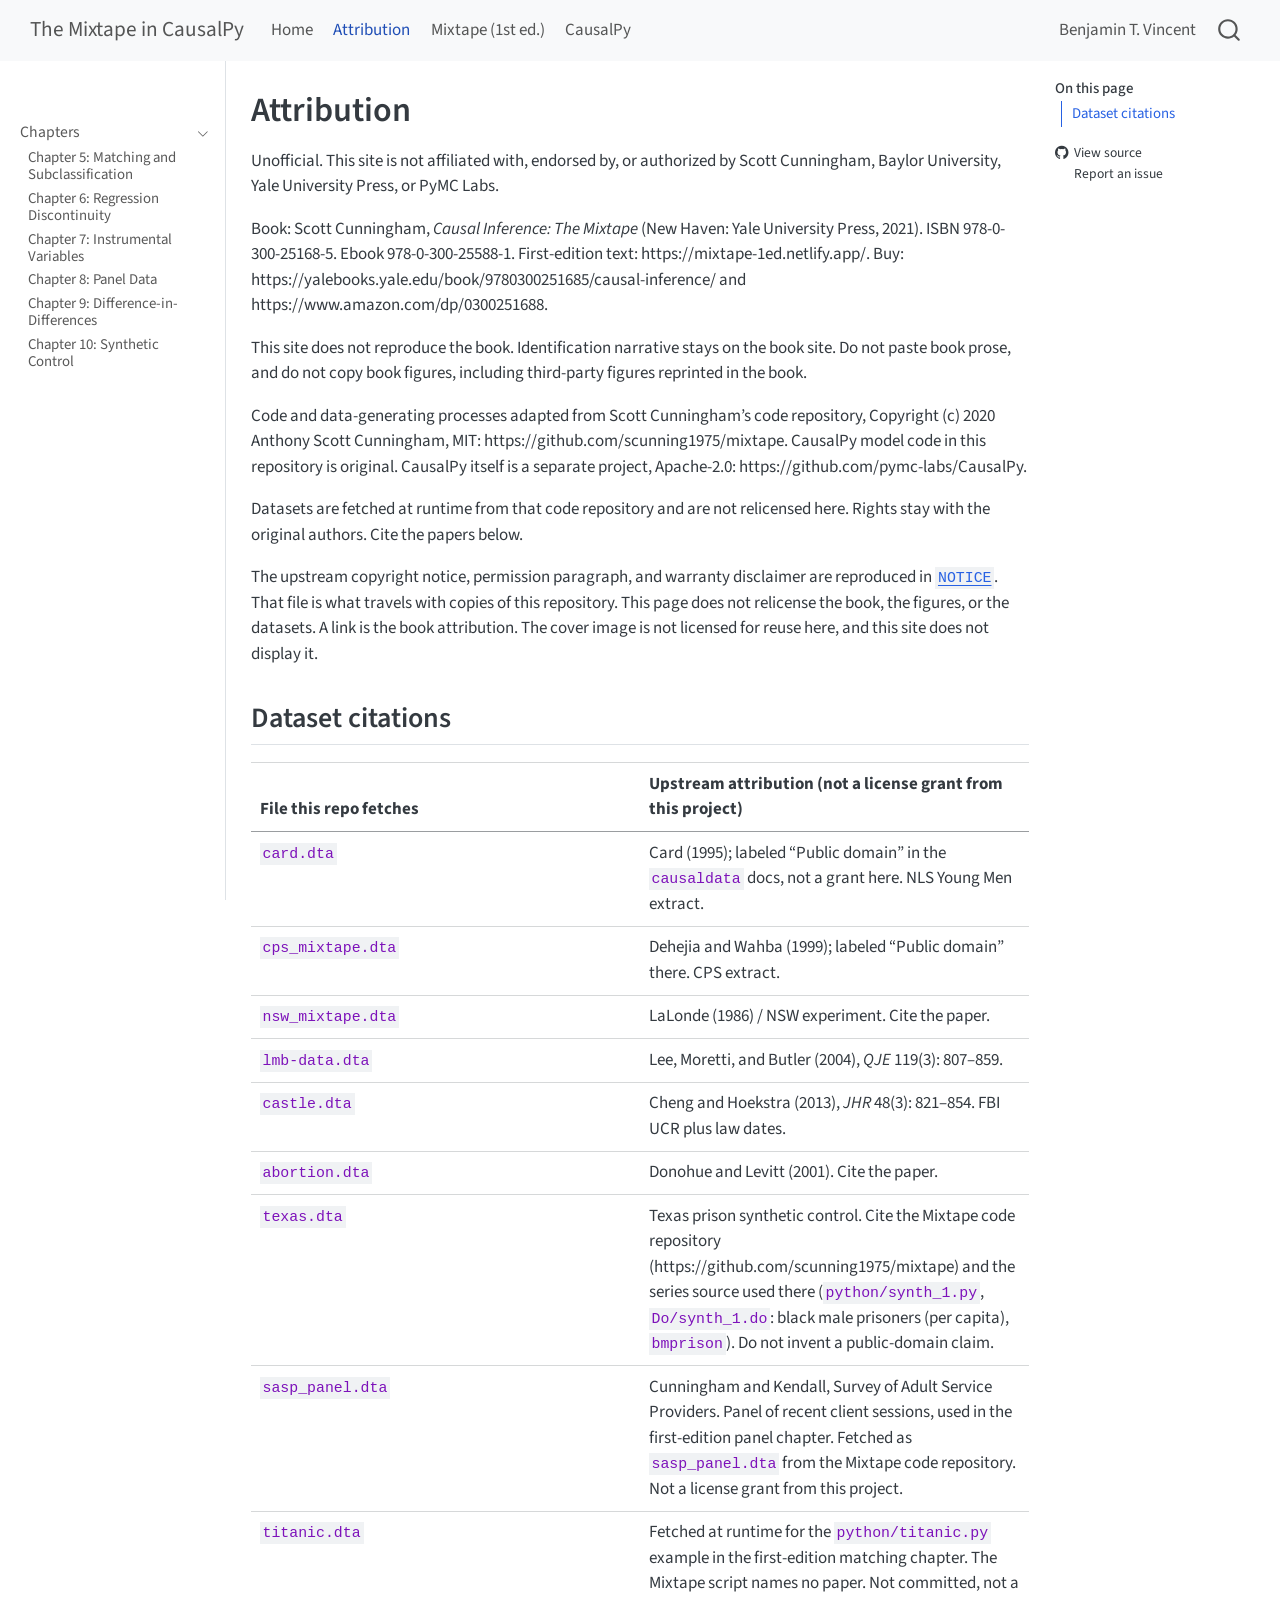
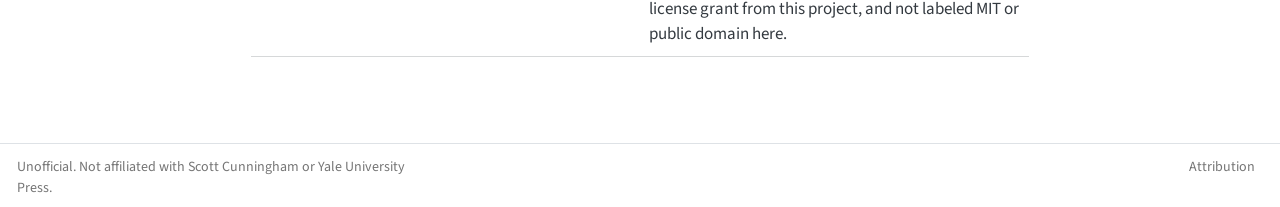
==== attribution.html @ f2ea405e "Built site for gh-pages" ====
<!DOCTYPE html>
<html xmlns="http://www.w3.org/1999/xhtml" lang="en" xml:lang="en"><head>

<meta charset="utf-8">
<meta name="generator" content="quarto-1.10.19">

<meta name="viewport" content="width=device-width, initial-scale=1.0, user-scalable=yes">


<title>Attribution – The Mixtape in CausalPy</title>
<style>
/* Default styles provided by pandoc.
** See https://pandoc.org/MANUAL.html#variables-for-html for config info.
*/
span.smallcaps{font-variant: small-caps;}
div.columns{display: flex; gap: 1.5em;}
div.column{flex: auto;}
@media screen {
div.columns{gap: min(4vw, 1.5em);}
div.column{overflow-x: auto;}
}
div.hanging-indent{margin-left: 1.5em; text-indent: -1.5em;}
ul.task-list{list-style: none;}
ul.task-list li input[type="checkbox"] {
  width: 0.8em;
  margin: 0 0.8em 0.2em -1em; /* quarto-specific, see https://github.com/quarto-dev/quarto-cli/issues/4556 */ 
  vertical-align: middle;
}
</style>


<script src="site_libs/quarto-nav/quarto-nav.js"></script>
<script src="site_libs/quarto-nav/headroom.min.js"></script>
<script src="site_libs/clipboard/clipboard.min.js"></script>
<script src="site_libs/quarto-search/autocomplete.umd.js"></script>
<script src="site_libs/quarto-search/fuse.min.js"></script>
<script src="site_libs/quarto-search/quarto-search.js"></script>
<meta name="quarto:offset" content="./">
<script src="site_libs/quarto-html/quarto.js" type="module"></script>
<script src="site_libs/quarto-html/tabsets/tabsets.js" type="module"></script>
<script src="site_libs/quarto-html/popper.min.js"></script>
<script src="site_libs/quarto-html/tippy.umd.min.js"></script>
<script src="site_libs/quarto-html/anchor.min.js"></script>
<link href="site_libs/quarto-html/tippy.css" rel="stylesheet">
<link href="site_libs/quarto-html/quarto-syntax-highlighting-bf27225e3a48a9273f3daa8f8e829971.css" rel="stylesheet" id="quarto-text-highlighting-styles">
<script src="site_libs/bootstrap/bootstrap.min.js"></script>
<link href="site_libs/bootstrap/bootstrap-icons.css" rel="stylesheet">
<link href="site_libs/bootstrap/bootstrap-59a22c8f22ecbb293c221a666528f4e0.min.css" rel="stylesheet" append-hash="true" id="quarto-bootstrap" data-mode="light">
<script id="quarto-search-options" type="application/json">{
  "location": "navbar",
  "copy-button": false,
  "collapse-after": 3,
  "panel-placement": "end",
  "type": "overlay",
  "limit": 50,
  "keyboard-shortcut": [
    "f",
    "/",
    "s"
  ],
  "show-item-context": false,
  "language": {
    "search-no-results-text": "No results",
    "search-matching-documents-text": "matching documents",
    "search-copy-link-title": "Copy link to search",
    "search-hide-matches-text": "Hide additional matches",
    "search-more-match-text": "more match in this document",
    "search-more-matches-text": "more matches in this document",
    "search-clear-button-title": "Clear",
    "search-text-placeholder": "",
    "search-detached-cancel-button-title": "Cancel",
    "search-submit-button-title": "Submit",
    "search-label": "Search"
  }
}</script>


<meta property="og:title" content="Attribution – The Mixtape in CausalPy">
<meta property="og:description" content="Unofficial CausalPy translations of the code examples from Scott Cunningham, Causal Inference: The Mixtape (Yale University Press, 2021). Not affiliated with the author or the publisher.">
<meta property="og:site_name" content="The Mixtape in CausalPy">
<meta name="twitter:title" content="Attribution – The Mixtape in CausalPy">
<meta name="twitter:description" content="Unofficial CausalPy translations of the code examples from Scott Cunningham, Causal Inference: The Mixtape (Yale University Press, 2021). Not affiliated with the author or the publisher.">
<meta name="twitter:card" content="summary">
</head>

<body class="nav-sidebar docked nav-fixed quarto-light">

<div id="quarto-search-results"></div>
  <header id="quarto-header" class="headroom fixed-top">
    <nav class="navbar navbar-expand-lg " data-bs-theme="dark">
      <div class="navbar-container container-fluid">
      <div class="navbar-brand-container mx-auto">
    <a class="navbar-brand" href="./index.html">
    <span class="navbar-title">The Mixtape in CausalPy</span>
    </a>
  </div>
            <div id="quarto-search" class="" title="Search"></div>
          <button class="navbar-toggler" type="button" data-bs-toggle="collapse" data-bs-target="#navbarCollapse" aria-controls="navbarCollapse" role="menu" aria-expanded="false" aria-label="Toggle navigation" onclick="if (window.quartoToggleHeadroom) { window.quartoToggleHeadroom(); }">
  <span class="navbar-toggler-icon"></span>
</button>
          <div class="collapse navbar-collapse" id="navbarCollapse">
            <ul class="navbar-nav navbar-nav-scroll me-auto">
  <li class="nav-item">
    <a class="nav-link" href="./index.html"> 
<span class="menu-text">Home</span></a>
  </li>  
  <li class="nav-item">
    <a class="nav-link active" href="./attribution.html" aria-current="page"> 
<span class="menu-text">Attribution</span></a>
  </li>  
  <li class="nav-item">
    <a class="nav-link" href="https://mixtape-1ed.netlify.app/"> 
<span class="menu-text">Mixtape (1st ed.)</span></a>
  </li>  
  <li class="nav-item">
    <a class="nav-link" href="https://causalpy.readthedocs.io"> 
<span class="menu-text">CausalPy</span></a>
  </li>  
</ul>
            <ul class="navbar-nav navbar-nav-scroll ms-auto">
  <li class="nav-item">
    <a class="nav-link" href="https://drbenvincent.github.io/"> 
<span class="menu-text">Benjamin T. Vincent</span></a>
  </li>  
</ul>
          </div> <!-- /navcollapse -->
            <div class="quarto-navbar-tools">
</div>
      </div> <!-- /container-fluid -->
    </nav>
  <nav class="quarto-secondary-nav">
    <div class="container-fluid d-flex">
      <button type="button" class="quarto-btn-toggle btn" data-bs-toggle="collapse" role="button" data-bs-target=".quarto-sidebar-collapse-item" aria-controls="quarto-sidebar" aria-expanded="false" aria-label="Toggle sidebar navigation" onclick="if (window.quartoToggleHeadroom) { window.quartoToggleHeadroom(); }">
        <i class="bi bi-layout-text-sidebar-reverse"></i>
      </button>
        <nav class="quarto-page-breadcrumbs" aria-label="breadcrumb"><ol class="breadcrumb"><li class="breadcrumb-item">Attribution</li></ol></nav>
        <a class="flex-grow-1" role="navigation" data-bs-toggle="collapse" data-bs-target=".quarto-sidebar-collapse-item" aria-controls="quarto-sidebar" aria-expanded="false" aria-label="Toggle sidebar navigation" onclick="if (window.quartoToggleHeadroom) { window.quartoToggleHeadroom(); }">      
        </a>
      <button type="button" class="btn quarto-search-button" aria-label="Search" onclick="window.quartoOpenSearch();">
        <i class="bi bi-search"></i>
      </button>
    </div>
  </nav>
</header>
<!-- content -->
<div id="quarto-content" class="quarto-container page-columns page-rows-contents page-layout-article page-navbar">
<!-- sidebar -->
  <nav id="quarto-sidebar" class="sidebar collapse collapse-horizontal quarto-sidebar-collapse-item sidebar-navigation docked overflow-auto">
        <div class="mt-2 flex-shrink-0 align-items-center">
        <div class="sidebar-search">
        <div id="quarto-search" class="" title="Search"></div>
        </div>
        </div>
    <div class="sidebar-menu-container"> 
    <ul class="list-unstyled mt-1">
        <li class="sidebar-item sidebar-item-section">
      <div class="sidebar-item-container"> 
            <a class="sidebar-item-text sidebar-link text-start" data-bs-toggle="collapse" data-bs-target="#quarto-sidebar-section-1" role="navigation" aria-expanded="true">
 <span class="menu-text">Chapters</span></a>
          <a class="sidebar-item-toggle text-start" data-bs-toggle="collapse" data-bs-target="#quarto-sidebar-section-1" role="navigation" aria-expanded="true" aria-label="Toggle section">
            <i class="bi bi-chevron-right ms-2"></i>
          </a> 
      </div>
      <ul id="quarto-sidebar-section-1" class="collapse list-unstyled sidebar-section depth1 show">  
          <li class="sidebar-item">
  <div class="sidebar-item-container"> 
  <a href="./notebooks/05_matching.html" class="sidebar-item-text sidebar-link">
 <span class="menu-text">Chapter 5: Matching and Subclassification</span></a>
  </div>
</li>
          <li class="sidebar-item">
  <div class="sidebar-item-container"> 
  <a href="./notebooks/06_regression_discontinuity.html" class="sidebar-item-text sidebar-link">
 <span class="menu-text">Chapter 6: Regression Discontinuity</span></a>
  </div>
</li>
          <li class="sidebar-item">
  <div class="sidebar-item-container"> 
  <a href="./notebooks/07_instrumental_variables.html" class="sidebar-item-text sidebar-link">
 <span class="menu-text">Chapter 7: Instrumental Variables</span></a>
  </div>
</li>
          <li class="sidebar-item">
  <div class="sidebar-item-container"> 
  <a href="./notebooks/08_panel_data.html" class="sidebar-item-text sidebar-link">
 <span class="menu-text">Chapter 8: Panel Data</span></a>
  </div>
</li>
          <li class="sidebar-item">
  <div class="sidebar-item-container"> 
  <a href="./notebooks/09_difference_in_differences.html" class="sidebar-item-text sidebar-link">
 <span class="menu-text">Chapter 9: Difference-in-Differences</span></a>
  </div>
</li>
          <li class="sidebar-item">
  <div class="sidebar-item-container"> 
  <a href="./notebooks/10_synthetic_control.html" class="sidebar-item-text sidebar-link">
 <span class="menu-text">Chapter 10: Synthetic Control</span></a>
  </div>
</li>
      </ul>
  </li>
    </ul>
    </div>
</nav>
<div id="quarto-sidebar-glass" class="quarto-sidebar-collapse-item" data-bs-toggle="collapse" data-bs-target=".quarto-sidebar-collapse-item"></div>
<!-- margin-sidebar -->
    <div id="quarto-margin-sidebar" class="sidebar margin-sidebar">
        <nav id="TOC" role="doc-toc" class="toc-active">
    <h2 id="toc-title">On this page</h2>
   
  <ul>
  <li><a href="#dataset-citations" id="toc-dataset-citations" class="nav-link active" data-scroll-target="#dataset-citations">Dataset citations</a></li>
  </ul>
<div class="toc-actions"><ul><li><a href="https://github.com/drbenvincent/mixtape-causalpy/blob/main/attribution.qmd" class="toc-action"><i class="bi bi-github"></i>View source</a></li><li><a href="https://github.com/drbenvincent/mixtape-causalpy/issues/new" class="toc-action"><i class="bi empty"></i>Report an issue</a></li></ul></div></nav>
    </div>
<!-- main -->
<main class="content" id="quarto-document-content">

<header id="title-block-header" class="quarto-title-block default">
<div class="quarto-title">
<h1 class="title">Attribution</h1>
</div>



<div class="quarto-title-meta">

    
  
    
  </div>
  


</header>


<p>Unofficial. This site is not affiliated with, endorsed by, or authorized by Scott Cunningham, Baylor University, Yale University Press, or PyMC Labs.</p>
<p>Book: Scott Cunningham, <em>Causal Inference: The Mixtape</em> (New Haven: Yale University Press, 2021). ISBN 978-0-300-25168-5. Ebook 978-0-300-25588-1. First-edition text: https://mixtape-1ed.netlify.app/. Buy: https://yalebooks.yale.edu/book/9780300251685/causal-inference/ and https://www.amazon.com/dp/0300251688.</p>
<p>This site does not reproduce the book. Identification narrative stays on the book site. Do not paste book prose, and do not copy book figures, including third-party figures reprinted in the book.</p>
<p>Code and data-generating processes adapted from Scott Cunningham’s code repository, Copyright (c) 2020 Anthony Scott Cunningham, MIT: https://github.com/scunning1975/mixtape. CausalPy model code in this repository is original. CausalPy itself is a separate project, Apache-2.0: https://github.com/pymc-labs/CausalPy.</p>
<p>Datasets are fetched at runtime from that code repository and are not relicensed here. Rights stay with the original authors. Cite the papers below.</p>
<p>The upstream copyright notice, permission paragraph, and warranty disclaimer are reproduced in <a href="NOTICE"><code>NOTICE</code></a>. That file is what travels with copies of this repository. This page does not relicense the book, the figures, or the datasets. A link is the book attribution. The cover image is not licensed for reuse here, and this site does not display it.</p>
<section id="dataset-citations" class="level2">
<h2 class="anchored" data-anchor-id="dataset-citations">Dataset citations</h2>
<table class="caption-top table">
<colgroup>
<col style="width: 50%">
<col style="width: 50%">
</colgroup>
<thead>
<tr class="header">
<th>File this repo fetches</th>
<th>Upstream attribution (not a license grant from this project)</th>
</tr>
</thead>
<tbody>
<tr class="odd">
<td><code>card.dta</code></td>
<td>Card (1995); labeled “Public domain” in the <code>causaldata</code> docs, not a grant here. NLS Young Men extract.</td>
</tr>
<tr class="even">
<td><code>cps_mixtape.dta</code></td>
<td>Dehejia and Wahba (1999); labeled “Public domain” there. CPS extract.</td>
</tr>
<tr class="odd">
<td><code>nsw_mixtape.dta</code></td>
<td>LaLonde (1986) / NSW experiment. Cite the paper.</td>
</tr>
<tr class="even">
<td><code>lmb-data.dta</code></td>
<td>Lee, Moretti, and Butler (2004), <em>QJE</em> 119(3): 807–859.</td>
</tr>
<tr class="odd">
<td><code>castle.dta</code></td>
<td>Cheng and Hoekstra (2013), <em>JHR</em> 48(3): 821–854. FBI UCR plus law dates.</td>
</tr>
<tr class="even">
<td><code>abortion.dta</code></td>
<td>Donohue and Levitt (2001). Cite the paper.</td>
</tr>
<tr class="odd">
<td><code>texas.dta</code></td>
<td>Texas prison synthetic control. Cite the Mixtape code repository (https://github.com/scunning1975/mixtape) and the series source used there (<code>python/synth_1.py</code>, <code>Do/synth_1.do</code>: black male prisoners (per capita), <code>bmprison</code>). Do not invent a public-domain claim.</td>
</tr>
<tr class="even">
<td><code>sasp_panel.dta</code></td>
<td>Cunningham and Kendall, Survey of Adult Service Providers. Panel of recent client sessions, used in the first-edition panel chapter. Fetched as <code>sasp_panel.dta</code> from the Mixtape code repository. Not a license grant from this project.</td>
</tr>
<tr class="odd">
<td><code>titanic.dta</code></td>
<td>Fetched at runtime for the <code>python/titanic.py</code> example in the first-edition matching chapter. The Mixtape script names no paper. Not committed, not a license grant from this project, and not labeled MIT or public domain here.</td>
</tr>
</tbody>
</table>


</section>

</main> <!-- /main -->
<script id="quarto-html-after-body" type="application/javascript">
  window.document.addEventListener("DOMContentLoaded", function (event) {
    const icon = "";
    const anchorJS = new window.AnchorJS();
    anchorJS.options = {
      placement: 'right',
      icon: icon
    };
    anchorJS.add('.anchored');
    const isCodeAnnotation = (el) => {
      for (const clz of el.classList) {
        if (clz.startsWith('code-annotation-')) {                     
          return true;
        }
      }
      return false;
    }
    const onCopySuccess = function(e) {
      // button target
      const button = e.trigger;
      // don't keep focus
      button.blur();
      // flash "checked"
      button.classList.add('code-copy-button-checked');
      var currentTitle = button.getAttribute("title");
      button.setAttribute("title", "Copied!");
      let tooltip;
      if (window.bootstrap) {
        button.setAttribute("data-bs-toggle", "tooltip");
        button.setAttribute("data-bs-placement", "left");
        button.setAttribute("data-bs-title", "Copied!");
        tooltip = new bootstrap.Tooltip(button, 
          { trigger: "manual", 
            customClass: "code-copy-button-tooltip",
            offset: [0, -8]});
        tooltip.show();    
      }
      setTimeout(function() {
        if (tooltip) {
          tooltip.hide();
          button.removeAttribute("data-bs-title");
          button.removeAttribute("data-bs-toggle");
          button.removeAttribute("data-bs-placement");
        }
        button.setAttribute("title", currentTitle);
        button.classList.remove('code-copy-button-checked');
      }, 1000);
      // clear code selection
      e.clearSelection();
    }
    const getTextToCopy = function(trigger) {
      const outerScaffold = trigger.parentElement.cloneNode(true);
      const codeEl = outerScaffold.querySelector('code');
      for (const childEl of codeEl.children) {
        if (isCodeAnnotation(childEl)) {
          childEl.remove();
        }
      }
      return codeEl.innerText;
    }
    const clipboard = new window.ClipboardJS('.code-copy-button:not([data-in-quarto-modal])', {
      text: getTextToCopy
    });
    clipboard.on('success', onCopySuccess);
    if (window.document.getElementById('quarto-embedded-source-code-modal')) {
      const clipboardModal = new window.ClipboardJS('.code-copy-button[data-in-quarto-modal]', {
        text: getTextToCopy,
        container: window.document.getElementById('quarto-embedded-source-code-modal')
      });
      clipboardModal.on('success', onCopySuccess);
    }
      var localhostRegex = new RegExp(/^(?:http|https):\/\/localhost\:?[0-9]*\//);
      var mailtoRegex = new RegExp(/^mailto:/);
        var filterRegex = new RegExp("https:\/\/drbenvincent\.github\.io\/mixtape-causalpy\/");
      var isInternal = (href) => {
          return filterRegex.test(href) || localhostRegex.test(href) || mailtoRegex.test(href);
      }
      // Inspect non-navigation links and adorn them if external
     var links = window.document.querySelectorAll('a[href]:not(.nav-link):not(.navbar-brand):not(.toc-action):not(.sidebar-link):not(.sidebar-item-toggle):not(.pagination-link):not(.no-external):not([aria-hidden]):not(.dropdown-item):not(.quarto-navigation-tool):not(.about-link)');
      for (var i=0; i<links.length; i++) {
        const link = links[i];
        if (!isInternal(link.href)) {
          // undo the damage that might have been done by quarto-nav.js in the case of
          // links that we want to consider external
          if (link.dataset.originalHref !== undefined) {
            link.href = link.dataset.originalHref;
          }
        }
      }
    function tippyHover(el, contentFn, onTriggerFn, onUntriggerFn) {
      const config = {
        allowHTML: true,
        maxWidth: 500,
        delay: 100,
        arrow: false,
        appendTo: function(el) {
            return el.parentElement;
        },
        interactive: true,
        interactiveBorder: 10,
        theme: 'quarto',
        placement: 'bottom-start',
      };
      if (contentFn) {
        config.content = contentFn;
      }
      if (onTriggerFn) {
        config.onTrigger = onTriggerFn;
      }
      if (onUntriggerFn) {
        config.onUntrigger = onUntriggerFn;
      }
      window.tippy(el, config); 
    }
    const noterefs = window.document.querySelectorAll('a[role="doc-noteref"]');
    for (var i=0; i<noterefs.length; i++) {
      const ref = noterefs[i];
      tippyHover(ref, function() {
        // use id or data attribute instead here
        let href = ref.getAttribute('data-footnote-href') || ref.getAttribute('href');
        try { href = new URL(href).hash; } catch {}
        const id = href.replace(/^#\/?/, "");
        const note = window.document.getElementById(id);
        if (note) {
          return note.innerHTML;
        } else {
          return "";
        }
      });
    }
    const xrefs = window.document.querySelectorAll('a.quarto-xref');
    const processXRef = (id, note) => {
      // Strip column container classes
      const stripColumnClz = (el) => {
        el.classList.remove("page-full", "page-columns");
        if (el.children) {
          for (const child of el.children) {
            stripColumnClz(child);
          }
        }
      }
      stripColumnClz(note)
      if (id === null || id.startsWith('sec-')) {
        // Special case sections, only their first couple elements
        const container = document.createElement("div");
        if (note.children && note.children.length > 2) {
          container.appendChild(note.children[0].cloneNode(true));
          for (let i = 1; i < note.children.length; i++) {
            const child = note.children[i];
            if (child.tagName === "P" && child.innerText === "") {
              continue;
            } else {
              container.appendChild(child.cloneNode(true));
              break;
            }
          }
          if (window.Quarto?.typesetMath) {
            window.Quarto.typesetMath(container);
          }
          return container.innerHTML
        } else {
          if (window.Quarto?.typesetMath) {
            window.Quarto.typesetMath(note);
          }
          return note.innerHTML;
        }
      } else {
        // Remove any anchor links if they are present
        const anchorLink = note.querySelector('a.anchorjs-link');
        if (anchorLink) {
          anchorLink.remove();
        }
        if (window.Quarto?.typesetMath) {
          window.Quarto.typesetMath(note);
        }
        if (note.classList.contains("callout")) {
          return note.outerHTML;
        } else {
          return note.innerHTML;
        }
      }
    }
    for (var i=0; i<xrefs.length; i++) {
      const xref = xrefs[i];
      tippyHover(xref, undefined, function(instance) {
        instance.disable();
        let url = xref.getAttribute('href');
        let hash = undefined; 
        if (url.startsWith('#')) {
          hash = url;
        } else {
          try { hash = new URL(url).hash; } catch {}
        }
        if (hash) {
          const id = hash.replace(/^#\/?/, "");
          const note = window.document.getElementById(id);
          if (note !== null) {
            try {
              const html = processXRef(id, note.cloneNode(true));
              instance.setContent(html);
            } finally {
              instance.enable();
              instance.show();
            }
          } else {
            // See if we can fetch this
            fetch(url.split('#')[0])
            .then(res => res.text())
            .then(html => {
              const parser = new DOMParser();
              const htmlDoc = parser.parseFromString(html, "text/html");
              const note = htmlDoc.getElementById(id);
              if (note !== null) {
                const html = processXRef(id, note);
                instance.setContent(html);
              } 
            }).finally(() => {
              instance.enable();
              instance.show();
            });
          }
        } else {
          // See if we can fetch a full url (with no hash to target)
          // This is a special case and we should probably do some content thinning / targeting
          fetch(url)
          .then(res => res.text())
          .then(html => {
            const parser = new DOMParser();
            const htmlDoc = parser.parseFromString(html, "text/html");
            const note = htmlDoc.querySelector('main.content');
            if (note !== null) {
              // This should only happen for chapter cross references
              // (since there is no id in the URL)
              // remove the first header
              if (note.children.length > 0 && note.children[0].tagName === "HEADER") {
                note.children[0].remove();
              }
              const html = processXRef(null, note);
              instance.setContent(html);
            } 
          }).finally(() => {
            instance.enable();
            instance.show();
          });
        }
      }, function(instance) {
      });
    }
        let selectedAnnoteEl;
        const selectorForAnnotation = ( cell, annotation) => {
          let cellAttr = 'data-code-cell="' + cell + '"';
          let lineAttr = 'data-code-annotation="' +  annotation + '"';
          const selector = 'span[' + cellAttr + '][' + lineAttr + ']';
          return selector;
        }
        const selectCodeLines = (annoteEl) => {
          const doc = window.document;
          const targetCell = annoteEl.getAttribute("data-target-cell");
          const targetAnnotation = annoteEl.getAttribute("data-target-annotation");
          const annoteSpan = window.document.querySelector(selectorForAnnotation(targetCell, targetAnnotation));
          const lines = annoteSpan.getAttribute("data-code-lines").split(",");
          const lineIds = lines.map((line) => {
            return targetCell + "-" + line;
          })
          let top = null;
          let height = null;
          let parent = null;
          if (lineIds.length > 0) {
              //compute the position of the single el (top and bottom and make a div)
              const el = window.document.getElementById(lineIds[0]);
              top = el.offsetTop;
              height = el.offsetHeight;
              parent = el.parentElement.parentElement;
            if (lineIds.length > 1) {
              const lastEl = window.document.getElementById(lineIds[lineIds.length - 1]);
              const bottom = lastEl.offsetTop + lastEl.offsetHeight;
              height = bottom - top;
            }
            if (top !== null && height !== null && parent !== null) {
              // cook up a div (if necessary) and position it 
              let div = window.document.getElementById("code-annotation-line-highlight");
              if (div === null) {
                div = window.document.createElement("div");
                div.setAttribute("id", "code-annotation-line-highlight");
                div.style.position = 'absolute';
                parent.appendChild(div);
              }
              div.style.top = top - 2 + "px";
              div.style.height = height + 4 + "px";
              div.style.left = 0;
              let gutterDiv = window.document.getElementById("code-annotation-line-highlight-gutter");
              if (gutterDiv === null) {
                gutterDiv = window.document.createElement("div");
                gutterDiv.setAttribute("id", "code-annotation-line-highlight-gutter");
                gutterDiv.style.position = 'absolute';
                const codeCell = window.document.getElementById(targetCell);
                const gutter = codeCell.querySelector('.code-annotation-gutter');
                gutter.appendChild(gutterDiv);
              }
              gutterDiv.style.top = top - 2 + "px";
              gutterDiv.style.height = height + 4 + "px";
            }
            selectedAnnoteEl = annoteEl;
          }
        };
        const unselectCodeLines = () => {
          const elementsIds = ["code-annotation-line-highlight", "code-annotation-line-highlight-gutter"];
          elementsIds.forEach((elId) => {
            const div = window.document.getElementById(elId);
            if (div) {
              div.remove();
            }
          });
          selectedAnnoteEl = undefined;
        };
          // Handle positioning of the toggle
      window.addEventListener(
        "resize",
        throttle(() => {
          elRect = undefined;
          if (selectedAnnoteEl) {
            selectCodeLines(selectedAnnoteEl);
          }
        }, 10)
      );
      function throttle(fn, ms) {
      let throttle = false;
      let timer;
        return (...args) => {
          if(!throttle) { // first call gets through
              fn.apply(this, args);
              throttle = true;
          } else { // all the others get throttled
              if(timer) clearTimeout(timer); // cancel #2
              timer = setTimeout(() => {
                fn.apply(this, args);
                timer = throttle = false;
              }, ms);
          }
        };
      }
        // Attach click handler to the DT
        const annoteDls = window.document.querySelectorAll('dt[data-target-cell]');
        for (const annoteDlNode of annoteDls) {
          annoteDlNode.addEventListener('click', (event) => {
            const clickedEl = event.target;
            if (clickedEl !== selectedAnnoteEl) {
              unselectCodeLines();
              const activeEl = window.document.querySelector('dt[data-target-cell].code-annotation-active');
              if (activeEl) {
                activeEl.classList.remove('code-annotation-active');
              }
              selectCodeLines(clickedEl);
              clickedEl.classList.add('code-annotation-active');
            } else {
              // Unselect the line
              unselectCodeLines();
              clickedEl.classList.remove('code-annotation-active');
            }
          });
        }
    const findCites = (el) => {
      const parentEl = el.parentElement;
      if (parentEl) {
        const cites = parentEl.dataset.cites;
        if (cites) {
          return {
            el,
            cites: cites.split(' ')
          };
        } else {
          return findCites(el.parentElement)
        }
      } else {
        return undefined;
      }
    };
    var bibliorefs = window.document.querySelectorAll('a[role="doc-biblioref"]');
    for (var i=0; i<bibliorefs.length; i++) {
      const ref = bibliorefs[i];
      const citeInfo = findCites(ref);
      if (citeInfo) {
        tippyHover(citeInfo.el, function() {
          var popup = window.document.createElement('div');
          citeInfo.cites.forEach(function(cite) {
            var citeDiv = window.document.createElement('div');
            citeDiv.classList.add('hanging-indent');
            citeDiv.classList.add('csl-entry');
            var biblioDiv = window.document.getElementById('ref-' + cite);
            if (biblioDiv) {
              citeDiv.innerHTML = biblioDiv.innerHTML;
            }
            popup.appendChild(citeDiv);
          });
          return popup.innerHTML;
        });
      }
    }
  });
  </script>
</div> <!-- /content -->
<footer class="footer">
  <div class="nav-footer">
    <div class="nav-footer-left">
<p>Unofficial. Not affiliated with Scott Cunningham or Yale University Press.</p>
</div>   
    <div class="nav-footer-center">
      &nbsp;
    <div class="toc-actions d-sm-block d-md-none"><ul><li><a href="https://github.com/drbenvincent/mixtape-causalpy/blob/main/attribution.qmd" class="toc-action"><i class="bi bi-github"></i>View source</a></li><li><a href="https://github.com/drbenvincent/mixtape-causalpy/issues/new" class="toc-action"><i class="bi empty"></i>Report an issue</a></li></ul></div></div>
    <div class="nav-footer-right">
      <ul class="footer-items list-unstyled">
    <li class="nav-item">
    <a class="nav-link" href="./attribution.html">
<p>Attribution</p>
</a>
  </li>  
</ul>
    </div>
  </div>
</footer>




</body></html>
---- site_libs/quarto-html/tippy.css ----
.tippy-box[data-animation=fade][data-state=hidden]{opacity:0}[data-tippy-root]{max-width:calc(100vw - 10px)}.tippy-box{position:relative;background-color:#333;color:#fff;border-radius:4px;font-size:14px;line-height:1.4;white-space:normal;outline:0;transition-property:transform,visibility,opacity}.tippy-box[data-placement^=top]>.tippy-arrow{bottom:0}.tippy-box[data-placement^=top]>.tippy-arrow:before{bottom:-7px;left:0;border-width:8px 8px 0;border-top-color:initial;transform-origin:center top}.tippy-box[data-placement^=bottom]>.tippy-arrow{top:0}.tippy-box[data-placement^=bottom]>.tippy-arrow:before{top:-7px;left:0;border-width:0 8px 8px;border-bottom-color:initial;transform-origin:center bottom}.tippy-box[data-placement^=left]>.tippy-arrow{right:0}.tippy-box[data-placement^=left]>.tippy-arrow:before{border-width:8px 0 8px 8px;border-left-color:initial;right:-7px;transform-origin:center left}.tippy-box[data-placement^=right]>.tippy-arrow{left:0}.tippy-box[data-placement^=right]>.tippy-arrow:before{left:-7px;border-width:8px 8px 8px 0;border-right-color:initial;transform-origin:center right}.tippy-box[data-inertia][data-state=visible]{transition-timing-function:cubic-bezier(.54,1.5,.38,1.11)}.tippy-arrow{width:16px;height:16px;color:#333}.tippy-arrow:before{content:"";position:absolute;border-color:transparent;border-style:solid}.tippy-content{position:relative;padding:5px 9px;z-index:1}
---- site_libs/quarto-html/quarto-syntax-highlighting-bf27225e3a48a9273f3daa8f8e829971.css ----
/* quarto syntax highlight colors */
:root {
  --quarto-hl-ot-color: #003B4F;
  --quarto-hl-at-color: #657422;
  --quarto-hl-ss-color: #20794D;
  --quarto-hl-an-color: #5E5E5E;
  --quarto-hl-fu-color: #4758AB;
  --quarto-hl-st-color: #20794D;
  --quarto-hl-cf-color: #003B4F;
  --quarto-hl-op-color: #5E5E5E;
  --quarto-hl-er-color: #AD0000;
  --quarto-hl-bn-color: #AD0000;
  --quarto-hl-al-color: #AD0000;
  --quarto-hl-va-color: #111111;
  --quarto-hl-bu-color: inherit;
  --quarto-hl-ex-color: inherit;
  --quarto-hl-pp-color: #AD0000;
  --quarto-hl-in-color: #5E5E5E;
  --quarto-hl-vs-color: #20794D;
  --quarto-hl-wa-color: #5E5E5E;
  --quarto-hl-do-color: #5E5E5E;
  --quarto-hl-im-color: #00769E;
  --quarto-hl-ch-color: #20794D;
  --quarto-hl-dt-color: #AD0000;
  --quarto-hl-fl-color: #AD0000;
  --quarto-hl-co-color: #5E5E5E;
  --quarto-hl-cv-color: #5E5E5E;
  --quarto-hl-cn-color: #8f5902;
  --quarto-hl-sc-color: #5E5E5E;
  --quarto-hl-dv-color: #AD0000;
  --quarto-hl-kw-color: #003B4F;
}

/* other quarto variables */
:root {
  --quarto-font-monospace: SFMono-Regular, Menlo, Monaco, Consolas, "Liberation Mono", "Courier New", monospace;
}

/* syntax highlight based on Pandoc's rules */
pre > code.sourceCode > span {
  color: #003B4F;
}

code.sourceCode > span {
  color: #003B4F;
}

div.sourceCode,
div.sourceCode pre.sourceCode {
  color: #003B4F;
}

/* Normal */
code span {
  color: #003B4F;
}

/* Alert */
code span.al {
  color: #AD0000;
  font-style: inherit;
}

/* Annotation */
code span.an {
  color: #5E5E5E;
  font-style: inherit;
}

/* Attribute */
code span.at {
  color: #657422;
  font-style: inherit;
}

/* BaseN */
code span.bn {
  color: #AD0000;
  font-style: inherit;
}

/* BuiltIn */
code span.bu {
  font-style: inherit;
}

/* ControlFlow */
code span.cf {
  color: #003B4F;
  font-weight: bold;
  font-style: inherit;
}

/* Char */
code span.ch {
  color: #20794D;
  font-style: inherit;
}

/* Constant */
code span.cn {
  color: #8f5902;
  font-style: inherit;
}

/* Comment */
code span.co {
  color: #5E5E5E;
  font-style: inherit;
}

/* CommentVar */
code span.cv {
  color: #5E5E5E;
  font-style: italic;
}

/* Documentation */
code span.do {
  color: #5E5E5E;
  font-style: italic;
}

/* DataType */
code span.dt {
  color: #AD0000;
  font-style: inherit;
}

/* DecVal */
code span.dv {
  color: #AD0000;
  font-style: inherit;
}

/* Error */
code span.er {
  color: #AD0000;
  font-style: inherit;
}

/* Extension */
code span.ex {
  font-style: inherit;
}

/* Float */
code span.fl {
  color: #AD0000;
  font-style: inherit;
}

/* Function */
code span.fu {
  color: #4758AB;
  font-style: inherit;
}

/* Import */
code span.im {
  color: #00769E;
  font-style: inherit;
}

/* Information */
code span.in {
  color: #5E5E5E;
  font-style: inherit;
}

/* Keyword */
code span.kw {
  color: #003B4F;
  font-weight: bold;
  font-style: inherit;
}

/* Operator */
code span.op {
  color: #5E5E5E;
  font-style: inherit;
}

/* Other */
code span.ot {
  color: #003B4F;
  font-style: inherit;
}

/* Preprocessor */
code span.pp {
  color: #AD0000;
  font-style: inherit;
}

/* SpecialChar */
code span.sc {
  color: #5E5E5E;
  font-style: inherit;
}

/* SpecialString */
code span.ss {
  color: #20794D;
  font-style: inherit;
}

/* String */
code span.st {
  color: #20794D;
  font-style: inherit;
}

/* Variable */
code span.va {
  color: #111111;
  font-style: inherit;
}

/* VerbatimString */
code span.vs {
  color: #20794D;
  font-style: inherit;
}

/* Warning */
code span.wa {
  color: #5E5E5E;
  font-style: italic;
}

.prevent-inlining {
  content: "</";
}

/*# sourceMappingURL=8be38f48d34c45af72792cbd699585e7.css.map */
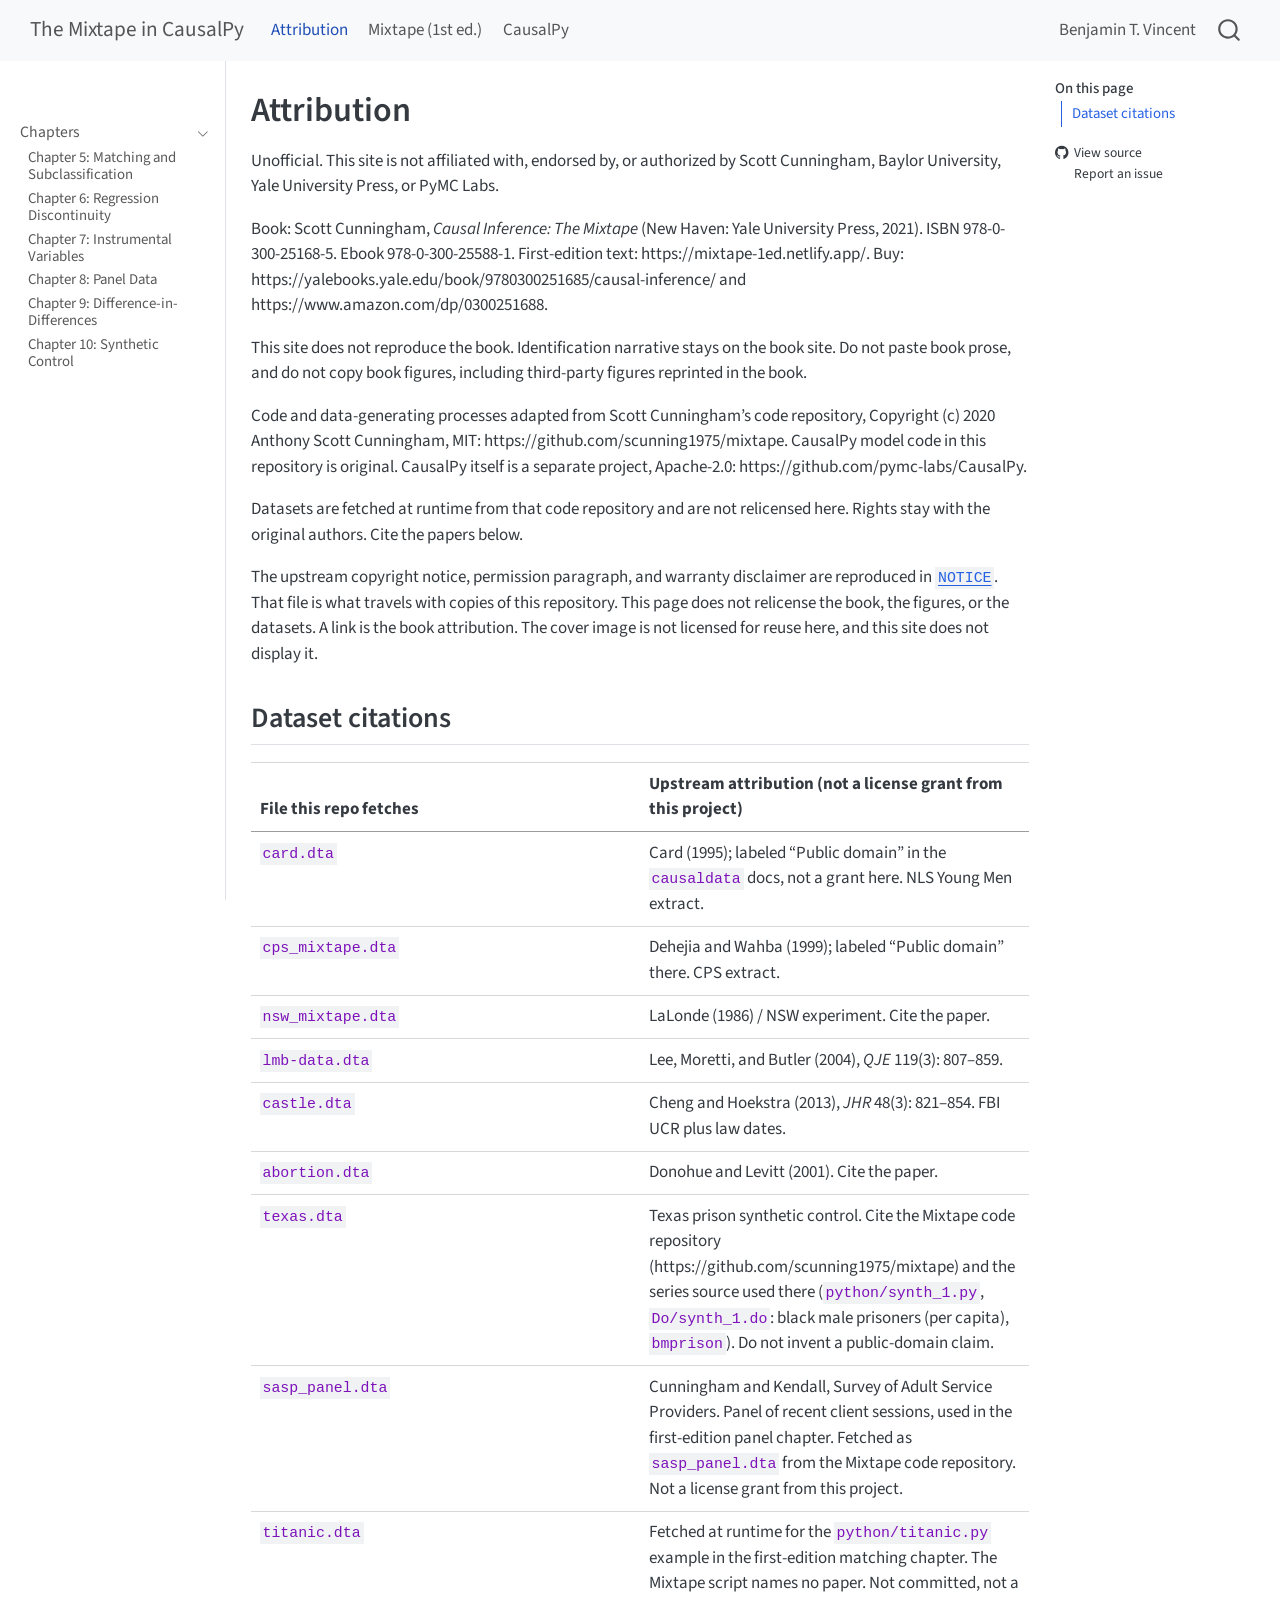
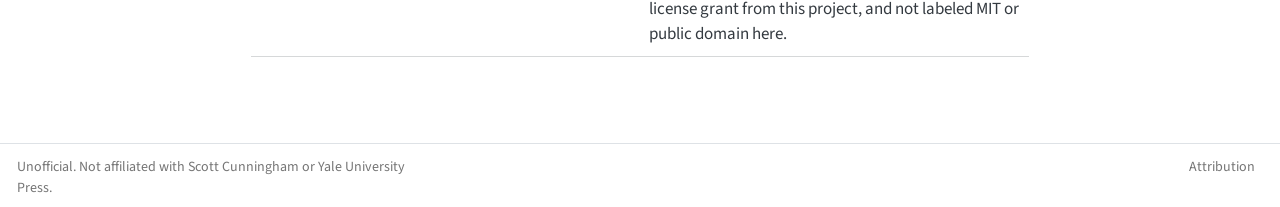
==== commit 0aa0b9be: "Built site for gh-pages" ====
--- a/attribution.html
+++ b/attribution.html
@@ -2,7 +2,7 @@
 <html xmlns="http://www.w3.org/1999/xhtml" lang="en" xml:lang="en"><head>
 
 <meta charset="utf-8">
-<meta name="generator" content="quarto-1.10.19">
+<meta name="generator" content="quarto-1.11.9">
 
 <meta name="viewport" content="width=device-width, initial-scale=1.0, user-scalable=yes">
 
@@ -38,14 +38,15 @@
 <meta name="quarto:offset" content="./">
 <script src="site_libs/quarto-html/quarto.js" type="module"></script>
 <script src="site_libs/quarto-html/tabsets/tabsets.js" type="module"></script>
+<script src="site_libs/quarto-html/scrollable-regions/scrollable-regions.js" type="module"></script>
 <script src="site_libs/quarto-html/popper.min.js"></script>
 <script src="site_libs/quarto-html/tippy.umd.min.js"></script>
 <script src="site_libs/quarto-html/anchor.min.js"></script>
 <link href="site_libs/quarto-html/tippy.css" rel="stylesheet">
-<link href="site_libs/quarto-html/quarto-syntax-highlighting-bf27225e3a48a9273f3daa8f8e829971.css" rel="stylesheet" id="quarto-text-highlighting-styles">
+<link href="site_libs/quarto-html/quarto-syntax-highlighting-63b5708e65d6cd79cd7618c58d0c21e7.css" rel="stylesheet" id="quarto-text-highlighting-styles">
 <script src="site_libs/bootstrap/bootstrap.min.js"></script>
 <link href="site_libs/bootstrap/bootstrap-icons.css" rel="stylesheet">
-<link href="site_libs/bootstrap/bootstrap-59a22c8f22ecbb293c221a666528f4e0.min.css" rel="stylesheet" append-hash="true" id="quarto-bootstrap" data-mode="light">
+<link href="site_libs/bootstrap/bootstrap-9df500bc446daa2b3f02ca8bb0ce7a59.min.css" rel="stylesheet" append-hash="true" id="quarto-bootstrap" data-mode="light">
 <script id="quarto-search-options" type="application/json">{
   "location": "navbar",
   "copy-button": false,
@@ -75,6 +76,7 @@
 }</script>
 
 
+<link rel="stylesheet" href="styles.css">
 <meta property="og:title" content="Attribution – The Mixtape in CausalPy">
 <meta property="og:description" content="Unofficial CausalPy translations of the code examples from Scott Cunningham, Causal Inference: The Mixtape (Yale University Press, 2021). Not affiliated with the author or the publisher.">
 <meta property="og:site_name" content="The Mixtape in CausalPy">
@@ -83,27 +85,22 @@
 <meta name="twitter:card" content="summary">
 </head>
 
-<body class="nav-sidebar docked nav-fixed quarto-light">
+<body class="nav-sidebar docked nav-fixed quarto-light"><a id="quarto-skip-link" class="visually-hidden-focusable" href="#quarto-document-content">Skip to main content</a>
 
 <div id="quarto-search-results"></div>
   <header id="quarto-header" class="headroom fixed-top">
-    <nav class="navbar navbar-expand-lg " data-bs-theme="dark">
+    <nav class="navbar navbar-expand-lg " data-bs-theme="dark" aria-label="Site">
       <div class="navbar-container container-fluid">
       <div class="navbar-brand-container mx-auto">
     <a class="navbar-brand" href="./index.html">
     <span class="navbar-title">The Mixtape in CausalPy</span>
     </a>
   </div>
-            <div id="quarto-search" class="" title="Search"></div>
-          <button class="navbar-toggler" type="button" data-bs-toggle="collapse" data-bs-target="#navbarCollapse" aria-controls="navbarCollapse" role="menu" aria-expanded="false" aria-label="Toggle navigation" onclick="if (window.quartoToggleHeadroom) { window.quartoToggleHeadroom(); }">
+          <button class="navbar-toggler" type="button" data-bs-toggle="collapse" data-bs-target="#navbarCollapse" aria-controls="navbarCollapse" aria-expanded="false" aria-label="Toggle navigation" onclick="if (window.quartoToggleHeadroom) { window.quartoToggleHeadroom(); }">
   <span class="navbar-toggler-icon"></span>
 </button>
           <div class="collapse navbar-collapse" id="navbarCollapse">
             <ul class="navbar-nav navbar-nav-scroll me-auto">
-  <li class="nav-item">
-    <a class="nav-link" href="./index.html"> 
-<span class="menu-text">Home</span></a>
-  </li>  
   <li class="nav-item">
     <a class="nav-link active" href="./attribution.html" aria-current="page"> 
 <span class="menu-text">Attribution</span></a>
@@ -126,15 +123,16 @@
           </div> <!-- /navcollapse -->
             <div class="quarto-navbar-tools">
 </div>
+            <div id="quarto-search" class="" title="Search"></div>
       </div> <!-- /container-fluid -->
     </nav>
-  <nav class="quarto-secondary-nav">
+  <nav class="quarto-secondary-nav" aria-label="Toolbar">
     <div class="container-fluid d-flex">
       <button type="button" class="quarto-btn-toggle btn" data-bs-toggle="collapse" role="button" data-bs-target=".quarto-sidebar-collapse-item" aria-controls="quarto-sidebar" aria-expanded="false" aria-label="Toggle sidebar navigation" onclick="if (window.quartoToggleHeadroom) { window.quartoToggleHeadroom(); }">
         <i class="bi bi-layout-text-sidebar-reverse"></i>
       </button>
-        <nav class="quarto-page-breadcrumbs" aria-label="breadcrumb"><ol class="breadcrumb"><li class="breadcrumb-item">Attribution</li></ol></nav>
-        <a class="flex-grow-1" role="navigation" data-bs-toggle="collapse" data-bs-target=".quarto-sidebar-collapse-item" aria-controls="quarto-sidebar" aria-expanded="false" aria-label="Toggle sidebar navigation" onclick="if (window.quartoToggleHeadroom) { window.quartoToggleHeadroom(); }">      
+        <nav class="quarto-page-breadcrumbs" aria-label="Breadcrumbs"><ol class="breadcrumb"><li class="breadcrumb-item">Attribution</li></ol></nav>
+        <a class="flex-grow-1" data-bs-toggle="collapse" data-bs-target=".quarto-sidebar-collapse-item" onclick="if (window.quartoToggleHeadroom) { window.quartoToggleHeadroom(); }">      
         </a>
       <button type="button" class="btn quarto-search-button" aria-label="Search" onclick="window.quartoOpenSearch();">
         <i class="bi bi-search"></i>
@@ -145,7 +143,7 @@
 <!-- content -->
 <div id="quarto-content" class="quarto-container page-columns page-rows-contents page-layout-article page-navbar">
 <!-- sidebar -->
-  <nav id="quarto-sidebar" class="sidebar collapse collapse-horizontal quarto-sidebar-collapse-item sidebar-navigation docked overflow-auto">
+  <nav id="quarto-sidebar" class="sidebar collapse collapse-horizontal quarto-sidebar-collapse-item sidebar-navigation docked overflow-auto" aria-label="Section">
         <div class="mt-2 flex-shrink-0 align-items-center">
         <div class="sidebar-search">
         <div id="quarto-search" class="" title="Search"></div>
@@ -155,13 +153,10 @@
     <ul class="list-unstyled mt-1">
         <li class="sidebar-item sidebar-item-section">
       <div class="sidebar-item-container"> 
-            <a class="sidebar-item-text sidebar-link text-start" data-bs-toggle="collapse" data-bs-target="#quarto-sidebar-section-1" role="navigation" aria-expanded="true">
- <span class="menu-text">Chapters</span></a>
-          <a class="sidebar-item-toggle text-start" data-bs-toggle="collapse" data-bs-target="#quarto-sidebar-section-1" role="navigation" aria-expanded="true" aria-label="Toggle section">
-            <i class="bi bi-chevron-right ms-2"></i>
-          </a> 
+            <button type="button" class="sidebar-item-text sidebar-item-toggle sidebar-link text-start" data-bs-toggle="collapse" data-bs-target="#quarto-sidebar-section-1" aria-controls="quarto-sidebar-section-1" aria-expanded="true">
+ <span class="menu-text" id="quarto-sidebar-section-1-label">Chapters</span><i class="bi bi-chevron-right" aria-hidden="true"></i></button>
       </div>
-      <ul id="quarto-sidebar-section-1" class="collapse list-unstyled sidebar-section depth1 show">  
+      <ul id="quarto-sidebar-section-1" aria-labelledby="quarto-sidebar-section-1-label" class="collapse list-unstyled sidebar-section depth1 show">  
           <li class="sidebar-item">
   <div class="sidebar-item-container"> 
   <a href="./notebooks/05_matching.html" class="sidebar-item-text sidebar-link">
@@ -206,7 +201,7 @@
 <div id="quarto-sidebar-glass" class="quarto-sidebar-collapse-item" data-bs-toggle="collapse" data-bs-target=".quarto-sidebar-collapse-item"></div>
 <!-- margin-sidebar -->
     <div id="quarto-margin-sidebar" class="sidebar margin-sidebar">
-        <nav id="TOC" role="doc-toc" class="toc-active">
+        <nav id="TOC" role="doc-toc" aria-labelledby="toc-title" class="toc-active">
     <h2 id="toc-title">On this page</h2>
    
   <ul>
@@ -215,7 +210,7 @@
 <div class="toc-actions"><ul><li><a href="https://github.com/drbenvincent/mixtape-causalpy/blob/main/attribution.qmd" class="toc-action"><i class="bi bi-github"></i>View source</a></li><li><a href="https://github.com/drbenvincent/mixtape-causalpy/issues/new" class="toc-action"><i class="bi empty"></i>Report an issue</a></li></ul></div></nav>
     </div>
 <!-- main -->
-<main class="content" id="quarto-document-content">
+<main class="content" id="quarto-document-content" tabindex="-1">
 
 <header id="title-block-header" class="quarto-title-block default">
 <div class="quarto-title">
@@ -377,7 +372,8 @@
           return filterRegex.test(href) || localhostRegex.test(href) || mailtoRegex.test(href);
       }
       // Inspect non-navigation links and adorn them if external
-     var links = window.document.querySelectorAll('a[href]:not(.nav-link):not(.navbar-brand):not(.toc-action):not(.sidebar-link):not(.sidebar-item-toggle):not(.pagination-link):not(.no-external):not([aria-hidden]):not(.dropdown-item):not(.quarto-navigation-tool):not(.about-link)');
+      window.quartoDecorateExternalLinks = function (root) {
+     var links = (root || window.document).querySelectorAll('a[href]:not(.nav-link):not(.navbar-brand):not(.toc-action):not(.sidebar-link):not(.sidebar-item-toggle):not(.pagination-link):not(.no-external):not([aria-hidden]):not(.dropdown-item):not(.quarto-navigation-tool):not(.about-link)');
       for (var i=0; i<links.length; i++) {
         const link = links[i];
         if (!isInternal(link.href)) {
@@ -386,8 +382,69 @@
           if (link.dataset.originalHref !== undefined) {
             link.href = link.dataset.originalHref;
           }
-        }
-      }
+          if (!link.classList.contains('no-external-icon')) {
+          }
+        }
+      }
+      };
+      window.quartoDecorateExternalLinks(window.document);
+    // Esc closes the popup (WCAG 1.4.13) and focus leaving both trigger and
+    // popup closes it (WCAG 2.4.11); tippy handles neither for interactive popups.
+    const hideOnEscAndFocusOut = {
+      name: 'hideOnEscAndFocusOut',
+      defaultValue: true,
+      fn(instance) {
+        const dismiss = () => {
+          // A show scheduled by the trigger delay would otherwise reopen it
+          instance.clearDelayTimeouts();
+          instance.hide();
+        };
+        const onKeyDown = (event) => {
+          if (event.key !== 'Escape') {
+            return;
+          }
+          // Keep Esc from also reaching page handlers (e.g. reveal.js overview),
+          // except an open reveal.js slide menu, which Esc should close too.
+          // The menu handles keys only when its keyboard option is on.
+          const menuHandlesEsc = window.Reveal?.getPlugin?.('menu')?.isOpen() &&
+            window.Reveal.getConfig().menu?.keyboard !== false;
+          if (!menuHandlesEsc) {
+            event.stopPropagation();
+          }
+          if (instance.popper.contains(window.document.activeElement)) {
+            // Disabled while refocusing so the focus trigger does not reopen it
+            instance.disable();
+            instance.reference.focus();
+            instance.enable();
+          }
+          dismiss();
+        };
+        const onFocusOut = (event) => {
+          const target = event.relatedTarget;
+          if (target && !instance.reference.contains(target) &&
+              !instance.popper.contains(target)) {
+            dismiss();
+          }
+        };
+        // On the trigger too: a click trigger (code-annotations: select) has no
+        // blur handling. Attached for the instance's lifetime so leaving the
+        // trigger also cancels a show still pending on the trigger delay.
+        instance.reference.addEventListener('focusout', onFocusOut);
+        return {
+          onShow() {
+            window.document.addEventListener('keydown', onKeyDown, true);
+            instance.popper.addEventListener('focusout', onFocusOut);
+          },
+          onHide() {
+            window.document.removeEventListener('keydown', onKeyDown, true);
+            instance.popper.removeEventListener('focusout', onFocusOut);
+          },
+          onDestroy() {
+            instance.reference.removeEventListener('focusout', onFocusOut);
+          },
+        };
+      },
+    };
     function tippyHover(el, contentFn, onTriggerFn, onUntriggerFn) {
       const config = {
         allowHTML: true,
@@ -401,6 +458,7 @@
         interactiveBorder: 10,
         theme: 'quarto',
         placement: 'bottom-start',
+        plugins: [hideOnEscAndFocusOut],
       };
       if (contentFn) {
         config.content = contentFn;
@@ -563,44 +621,54 @@
           const lineIds = lines.map((line) => {
             return targetCell + "-" + line;
           })
-          let top = null;
-          let height = null;
-          let parent = null;
+          // Each band is positioned against its own containing block, which is
+          // not the offsetParent of the lines, so place it from client rects.
+          const placeBand = (band, firstEl, lastEl, codeBlock) => {
+            const container = band.offsetParent;
+            if (container === null) {
+              return;
+            }
+            const containerRect = container.getBoundingClientRect();
+            // Reveal.js scales slides with a transform, so convert client
+            // pixels back to the CSS pixels of the container.
+            const scale = containerRect.height / container.offsetHeight || 1;
+            const firstRect = firstEl.getBoundingClientRect();
+            const lastRect = lastEl.getBoundingClientRect();
+            const top = (firstRect.top - containerRect.top) / scale - container.clientTop + container.scrollTop;
+            const height = (lastRect.bottom - firstRect.top) / scale;
+            band.style.top = top - 2 + "px";
+            band.style.height = height + 4 + "px";
+            if (codeBlock) {
+              // Without the copy button wrapper, the containing block is wider
+              // than the code block, so span the code block explicitly.
+              const blockRect = codeBlock.getBoundingClientRect();
+              band.style.left = (blockRect.left - containerRect.left) / scale - container.clientLeft + container.scrollLeft + "px";
+              band.style.width = blockRect.width / scale + "px";
+            }
+          };
           if (lineIds.length > 0) {
-              //compute the position of the single el (top and bottom and make a div)
-              const el = window.document.getElementById(lineIds[0]);
-              top = el.offsetTop;
-              height = el.offsetHeight;
-              parent = el.parentElement.parentElement;
-            if (lineIds.length > 1) {
-              const lastEl = window.document.getElementById(lineIds[lineIds.length - 1]);
-              const bottom = lastEl.offsetTop + lastEl.offsetHeight;
-              height = bottom - top;
-            }
-            if (top !== null && height !== null && parent !== null) {
-              // cook up a div (if necessary) and position it 
-              let div = window.document.getElementById("code-annotation-line-highlight");
-              if (div === null) {
-                div = window.document.createElement("div");
-                div.setAttribute("id", "code-annotation-line-highlight");
-                div.style.position = 'absolute';
-                parent.appendChild(div);
-              }
-              div.style.top = top - 2 + "px";
-              div.style.height = height + 4 + "px";
-              div.style.left = 0;
-              let gutterDiv = window.document.getElementById("code-annotation-line-highlight-gutter");
-              if (gutterDiv === null) {
-                gutterDiv = window.document.createElement("div");
-                gutterDiv.setAttribute("id", "code-annotation-line-highlight-gutter");
-                gutterDiv.style.position = 'absolute';
-                const codeCell = window.document.getElementById(targetCell);
-                const gutter = codeCell.querySelector('.code-annotation-gutter');
-                gutter.appendChild(gutterDiv);
-              }
-              gutterDiv.style.top = top - 2 + "px";
-              gutterDiv.style.height = height + 4 + "px";
-            }
+            const el = window.document.getElementById(lineIds[0]);
+            const lastEl = window.document.getElementById(lineIds[lineIds.length - 1]);
+            const parent = el.parentElement.parentElement;
+            // cook up a div (if necessary) and position it
+            let div = window.document.getElementById("code-annotation-line-highlight");
+            if (div === null) {
+              div = window.document.createElement("div");
+              div.setAttribute("id", "code-annotation-line-highlight");
+              div.style.position = 'absolute';
+              parent.appendChild(div);
+            }
+            placeBand(div, el, lastEl, parent.closest("div.sourceCode") || parent);
+            let gutterDiv = window.document.getElementById("code-annotation-line-highlight-gutter");
+            if (gutterDiv === null) {
+              gutterDiv = window.document.createElement("div");
+              gutterDiv.setAttribute("id", "code-annotation-line-highlight-gutter");
+              gutterDiv.style.position = 'absolute';
+              const codeCell = window.document.getElementById(targetCell);
+              const gutter = codeCell.querySelector('.code-annotation-gutter');
+              gutter.appendChild(gutterDiv);
+            }
+            placeBand(gutterDiv, el, lastEl);
             selectedAnnoteEl = annoteEl;
           }
         };
@@ -698,6 +766,9 @@
       }
     }
   });
+  </script>
+  <script type="application/javascript">
+  window.quartoScrollableRegionsLabels = {"code":"Scrollable code","output":"Scrollable output"};
   </script>
 </div> <!-- /content -->
 <footer class="footer">
--- a/site_libs/quarto-html/quarto-syntax-highlighting-63b5708e65d6cd79cd7618c58d0c21e7.css
+++ b/site_libs/quarto-html/quarto-syntax-highlighting-63b5708e65d6cd79cd7618c58d0c21e7.css
@@ -0,0 +1,236 @@
+/* quarto syntax highlight colors */
+:root {
+  --quarto-hl-ot-color: #003B4F;
+  --quarto-hl-at-color: #657422;
+  --quarto-hl-ss-color: #20794D;
+  --quarto-hl-an-color: #5E5E5E;
+  --quarto-hl-fu-color: #4758AB;
+  --quarto-hl-st-color: #20794D;
+  --quarto-hl-cf-color: #003B4F;
+  --quarto-hl-op-color: #5E5E5E;
+  --quarto-hl-er-color: #AD0000;
+  --quarto-hl-bn-color: #AD0000;
+  --quarto-hl-al-color: #AD0000;
+  --quarto-hl-va-color: #111111;
+  --quarto-hl-bu-color: inherit;
+  --quarto-hl-ex-color: inherit;
+  --quarto-hl-pp-color: #AD0000;
+  --quarto-hl-in-color: #5E5E5E;
+  --quarto-hl-vs-color: #20794D;
+  --quarto-hl-wa-color: #5E5E5E;
+  --quarto-hl-do-color: #5E5E5E;
+  --quarto-hl-im-color: #00769E;
+  --quarto-hl-ch-color: #20794D;
+  --quarto-hl-dt-color: #AD0000;
+  --quarto-hl-fl-color: #AD0000;
+  --quarto-hl-co-color: #5E5E5E;
+  --quarto-hl-cv-color: #5E5E5E;
+  --quarto-hl-cn-color: #8f5902;
+  --quarto-hl-sc-color: #5E5E5E;
+  --quarto-hl-dv-color: #AD0000;
+  --quarto-hl-kw-color: #003B4F;
+}
+
+/* other quarto variables */
+:root {
+  --quarto-font-monospace: SFMono-Regular, Menlo, Monaco, Consolas, "Liberation Mono", "Courier New", monospace;
+}
+
+/* syntax highlight based on Pandoc's rules */
+pre > code.sourceCode > span {
+  color: #003B4F;
+}
+
+code.sourceCode > span {
+  color: #003B4F;
+}
+
+div.sourceCode,
+div.sourceCode pre.sourceCode {
+  color: #003B4F;
+}
+
+/* Normal */
+code span {
+  color: #003B4F;
+}
+
+/* Alert */
+code span.al {
+  color: #AD0000;
+  font-style: inherit;
+}
+
+/* Annotation */
+code span.an {
+  color: #5E5E5E;
+  font-style: inherit;
+}
+
+/* Attribute */
+code span.at {
+  color: #657422;
+  font-style: inherit;
+}
+
+/* BaseN */
+code span.bn {
+  color: #AD0000;
+  font-style: inherit;
+}
+
+/* BuiltIn */
+code span.bu {
+  font-style: inherit;
+}
+
+/* ControlFlow */
+code span.cf {
+  color: #003B4F;
+  font-weight: bold;
+  font-style: inherit;
+}
+
+/* Char */
+code span.ch {
+  color: #20794D;
+  font-style: inherit;
+}
+
+/* Constant */
+code span.cn {
+  color: #8f5902;
+  font-style: inherit;
+}
+
+/* Comment */
+code span.co {
+  color: #5E5E5E;
+  font-style: inherit;
+}
+
+/* CommentVar */
+code span.cv {
+  color: #5E5E5E;
+  font-style: italic;
+}
+
+/* Documentation */
+code span.do {
+  color: #5E5E5E;
+  font-style: italic;
+}
+
+/* DataType */
+code span.dt {
+  color: #AD0000;
+  font-style: inherit;
+}
+
+/* DecVal */
+code span.dv {
+  color: #AD0000;
+  font-style: inherit;
+}
+
+/* Error */
+code span.er {
+  color: #AD0000;
+  font-style: inherit;
+}
+
+/* Extension */
+code span.ex {
+  font-style: inherit;
+}
+
+/* Float */
+code span.fl {
+  color: #AD0000;
+  font-style: inherit;
+}
+
+/* Function */
+code span.fu {
+  color: #4758AB;
+  font-style: inherit;
+}
+
+/* Import */
+code span.im {
+  color: #00769E;
+  font-style: inherit;
+}
+
+/* Information */
+code span.in {
+  color: #5E5E5E;
+  font-style: inherit;
+}
+
+/* Keyword */
+code span.kw {
+  color: #003B4F;
+  font-weight: bold;
+  font-style: inherit;
+}
+
+/* Operator */
+code span.op {
+  color: #5E5E5E;
+  font-style: inherit;
+}
+
+/* Other */
+code span.ot {
+  color: #003B4F;
+  font-style: inherit;
+}
+
+/* Preprocessor */
+code span.pp {
+  color: #AD0000;
+  font-style: inherit;
+}
+
+/* SpecialChar */
+code span.sc {
+  color: #5E5E5E;
+  font-style: inherit;
+}
+
+/* SpecialString */
+code span.ss {
+  color: #20794D;
+  font-style: inherit;
+}
+
+/* String */
+code span.st {
+  color: #20794D;
+  font-style: inherit;
+}
+
+/* Variable */
+code span.va {
+  color: #111111;
+  font-style: inherit;
+}
+
+/* VerbatimString */
+code span.vs {
+  color: #20794D;
+  font-style: inherit;
+}
+
+/* Warning */
+code span.wa {
+  color: #5E5E5E;
+  font-style: italic;
+}
+
+.prevent-inlining {
+  content: "</";
+}
+
+/*# sourceMappingURL=054cc16b9e9817627be6994582d2ffb5.css.map */
--- a/styles.css
+++ b/styles.css
@@ -0,0 +1,60 @@
+/* Homepage classes in index.qmd. Chapter pages do not use them. */
+
+.home-fact {
+  border-top: 2px solid var(--bs-primary);
+  padding-top: 0.75rem;
+  height: 100%;
+}
+
+.home-fact strong {
+  display: block;
+  margin-bottom: 0.35rem;
+}
+
+.chapter-card {
+  border-top: 3px solid var(--bs-primary);
+}
+
+.chapter-card:hover {
+  border-color: var(--bs-primary);
+  box-shadow: 0 0.35rem 1rem rgba(0, 0, 0, 0.06);
+}
+
+.chapter-card .card-title {
+  display: block;
+  font-size: 1.15rem;
+  font-weight: 600;
+  margin-bottom: 0.35rem;
+  color: var(--bs-link-color);
+  text-decoration: none;
+}
+
+.chapter-card .card-title:hover {
+  color: var(--bs-link-hover-color);
+  text-decoration: underline;
+}
+
+.chapter-card .card-body > p:first-of-type {
+  color: var(--bs-secondary-color, var(--bs-secondary));
+  font-size: 0.875rem;
+  margin-bottom: 0.5rem;
+}
+
+.chapter-card .partial {
+  color: var(--bs-primary);
+  font-weight: 600;
+  letter-spacing: 0.04em;
+  text-transform: uppercase;
+  font-size: 0.75rem;
+}
+
+.chapter-card .card-footer {
+  font-family: var(--bs-font-monospace);
+  font-size: 0.8rem;
+  color: var(--bs-secondary-color, var(--bs-secondary));
+  background: transparent;
+}
+
+.chapter-card .card-footer code {
+  color: inherit;
+}
